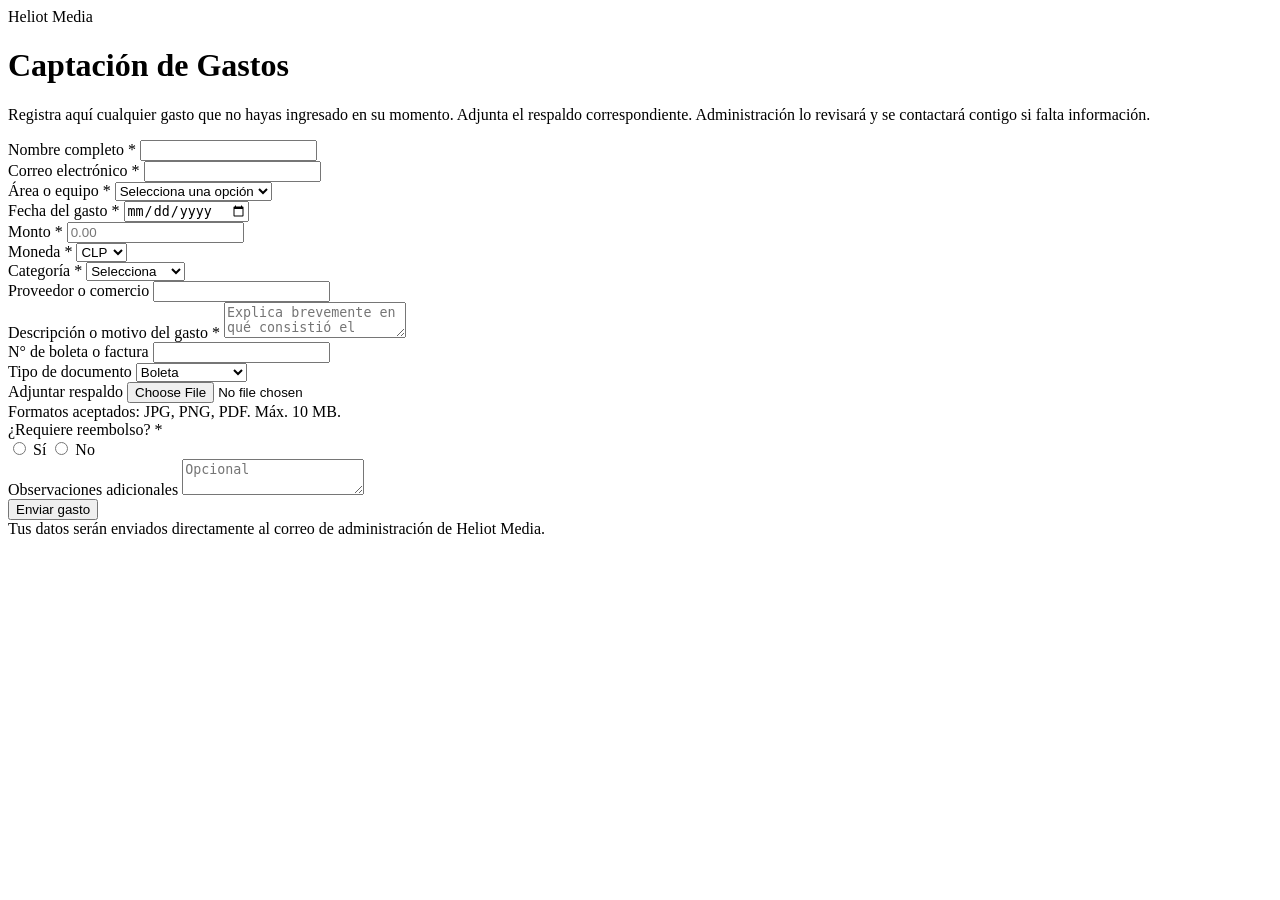
==== captaciondegastos/index.html @ 5c8dd575 "Create expense capture form in index.html This HTML file serves as a form for capturing expenses, al" ====
<!DOCTYPE html>
<html lang="es">
<head>
<meta charset="UTF-8">
<meta name="viewport" content="width=device-width, initial-scale=1.0">
<title>Captación de Gastos · Heliot Media</title>
<link rel="stylesheet" href="styles.css">
</head>
<body class="cg-body">

<div class="cg-container">
  <div class="cg-header">
    <div class="cg-brand">Heliot Media</div>
    <h1 class="cg-title">Captación de Gastos</h1>
    <p class="cg-intro">Registra aquí cualquier gasto que no hayas ingresado en su momento. Adjunta el respaldo correspondiente. Administración lo revisará y se contactará contigo si falta información.</p>
  </div>

  <form class="cg-form" action="https://formsubmit.co/TU_CORREO@heliotmedia.com" method="POST" enctype="multipart/form-data">

    <input type="hidden" name="_subject" value="Nuevo gasto registrado · Captación de Gastos">
    <input type="hidden" name="_template" value="table">
    <input type="hidden" name="_captcha" value="false">
    <!-- <input type="hidden" name="_next" value="https://heliotmedia.com/gracias"> -->

    <div class="cg-field">
      <label class="cg-label">Nombre completo <span class="cg-req">*</span></label>
      <input class="cg-input" type="text" name="Nombre completo" required>
    </div>

    <div class="cg-field">
      <label class="cg-label">Correo electrónico <span class="cg-req">*</span></label>
      <input class="cg-input" type="email" name="Correo electrónico" required>
    </div>

    <div class="cg-field">
      <label class="cg-label">Área o equipo <span class="cg-req">*</span></label>
      <select class="cg-input" name="Área o equipo" required>
        <option value="">Selecciona una opción</option>
        <option>Producción</option>
        <option>Diseño</option>
        <option>Comercial</option>
        <option>Administración</option>
        <option>Dirección</option>
        <option>Otro</option>
      </select>
    </div>

    <div class="cg-row">
      <div class="cg-field">
        <label class="cg-label">Fecha del gasto <span class="cg-req">*</span></label>
        <input class="cg-input" type="date" name="Fecha del gasto" required>
      </div>
      <div class="cg-field">
        <label class="cg-label">Monto <span class="cg-req">*</span></label>
        <input class="cg-input" type="number" name="Monto" step="0.01" min="0" placeholder="0.00" required>
      </div>
    </div>

    <div class="cg-row">
      <div class="cg-field">
        <label class="cg-label">Moneda <span class="cg-req">*</span></label>
        <select class="cg-input" name="Moneda" required>
          <option>CLP</option>
          <option>USD</option>
          <option>ARS</option>
          <option>EUR</option>
          <option>Otra</option>
        </select>
      </div>
      <div class="cg-field">
        <label class="cg-label">Categoría <span class="cg-req">*</span></label>
        <select class="cg-input" name="Categoría" required>
          <option value="">Selecciona</option>
          <option>Alimentación</option>
          <option>Transporte</option>
          <option>Insumos</option>
          <option>Servicios</option>
          <option>Equipos</option>
          <option>Otros</option>
        </select>
      </div>
    </div>

    <div class="cg-field">
      <label class="cg-label">Proveedor o comercio</label>
      <input class="cg-input" type="text" name="Proveedor">
    </div>

    <div class="cg-field">
      <label class="cg-label">Descripción o motivo del gasto <span class="cg-req">*</span></label>
      <textarea class="cg-input cg-textarea" name="Descripción" required placeholder="Explica brevemente en qué consistió el gasto..."></textarea>
    </div>

    <div class="cg-row">
      <div class="cg-field">
        <label class="cg-label">N° de boleta o factura</label>
        <input class="cg-input" type="text" name="N° documento">
      </div>
      <div class="cg-field">
        <label class="cg-label">Tipo de documento</label>
        <select class="cg-input" name="Tipo de documento">
          <option>Boleta</option>
          <option>Factura</option>
          <option>Recibo</option>
          <option>Sin documento</option>
        </select>
      </div>
    </div>

    <div class="cg-field">
      <label class="cg-label">Adjuntar respaldo</label>
      <input class="cg-file" type="file" name="Respaldo" accept=".jpg,.jpeg,.png,.pdf">
      <div class="cg-hint">Formatos aceptados: JPG, PNG, PDF. Máx. 10 MB.</div>
    </div>

    <div class="cg-field">
      <label class="cg-label">¿Requiere reembolso? <span class="cg-req">*</span></label>
      <div class="cg-radio-group">
        <label class="cg-radio"><input type="radio" name="Reembolso" value="Sí" required> Sí</label>
        <label class="cg-radio"><input type="radio" name="Reembolso" value="No"> No</label>
      </div>
    </div>

    <div class="cg-field">
      <label class="cg-label">Observaciones adicionales</label>
      <textarea class="cg-input cg-textarea" name="Observaciones" placeholder="Opcional"></textarea>
    </div>

    <button class="cg-button" type="submit">Enviar gasto</button>
  </form>

  <div class="cg-footer">
    Tus datos serán enviados directamente al correo de administración de Heliot Media.
  </div>
</div>

</body>
</html>
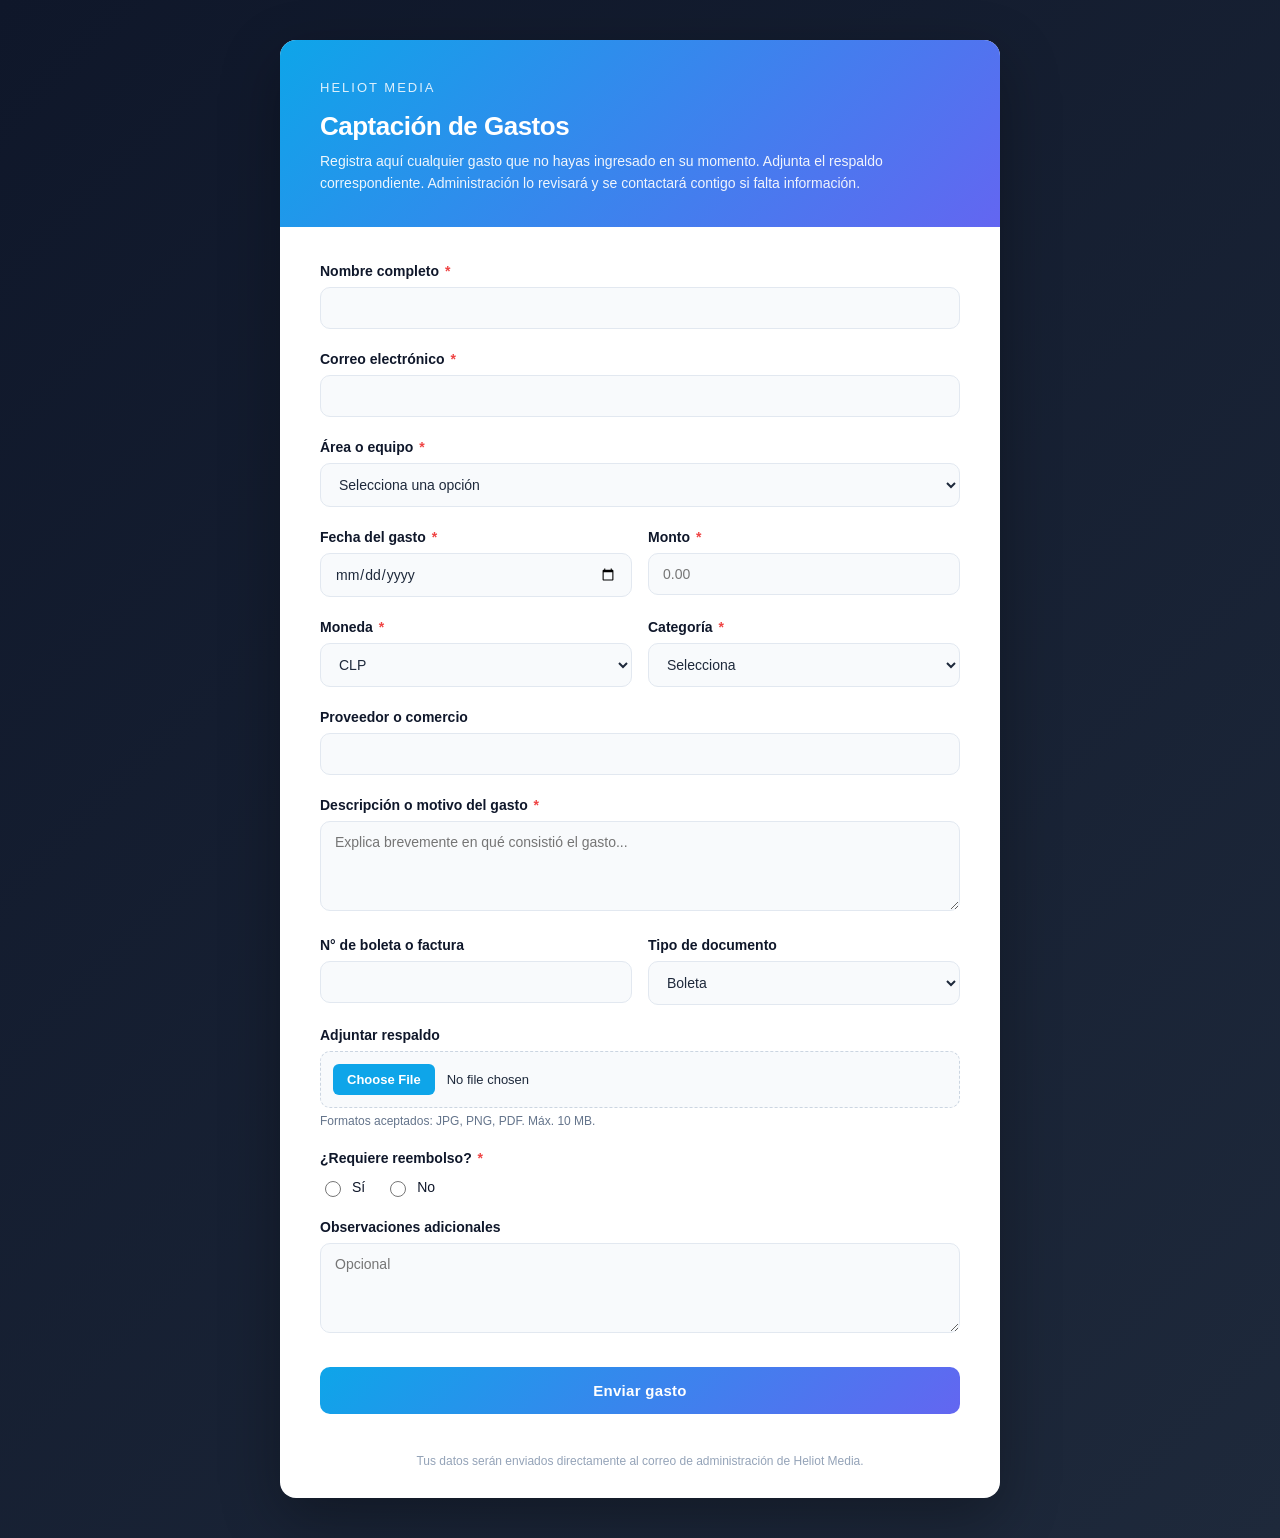
==== commit 421e31ad: "Update index.html" ====
--- a/captaciondegastos/index.html
+++ b/captaciondegastos/index.html
@@ -15,7 +15,7 @@
     <p class="cg-intro">Registra aquí cualquier gasto que no hayas ingresado en su momento. Adjunta el respaldo correspondiente. Administración lo revisará y se contactará contigo si falta información.</p>
   </div>
 
-  <form class="cg-form" action="https://formsubmit.co/TU_CORREO@heliotmedia.com" method="POST" enctype="multipart/form-data">
+  <form class="cg-form" action="https://formsubmit.co/alexhrnndz32@gmail.com" method="POST" enctype="multipart/form-data">
 
     <input type="hidden" name="_subject" value="Nuevo gasto registrado · Captación de Gastos">
     <input type="hidden" name="_template" value="table">
--- a/captaciondegastos/styles.css
+++ b/captaciondegastos/styles.css
@@ -0,0 +1,201 @@
+/* ============================================================
+   Captación de Gastos · Heliot Media
+   CSS aislado — todas las clases usan el prefijo .cg-
+   No modifica estilos globales del repositorio.
+   ============================================================ */
+
+.cg-body {
+  font-family: 'Segoe UI', Roboto, -apple-system, sans-serif;
+  background: linear-gradient(135deg, #0f172a 0%, #1e293b 100%);
+  min-height: 100vh;
+  margin: 0;
+  padding: 40px 20px;
+  display: flex;
+  justify-content: center;
+  align-items: flex-start;
+  color: #1e293b;
+}
+
+.cg-body *,
+.cg-body *::before,
+.cg-body *::after {
+  box-sizing: border-box;
+}
+
+.cg-container {
+  background: #ffffff;
+  width: 100%;
+  max-width: 720px;
+  border-radius: 16px;
+  box-shadow: 0 20px 60px rgba(0,0,0,0.3);
+  overflow: hidden;
+}
+
+.cg-header {
+  background: linear-gradient(135deg, #0ea5e9 0%, #6366f1 100%);
+  color: #ffffff;
+  padding: 40px 40px 32px;
+}
+
+.cg-brand {
+  font-size: 13px;
+  text-transform: uppercase;
+  letter-spacing: 2px;
+  opacity: 0.85;
+  margin-bottom: 16px;
+}
+
+.cg-title {
+  font-size: 26px;
+  font-weight: 700;
+  margin: 0 0 8px;
+  letter-spacing: -0.5px;
+}
+
+.cg-intro {
+  font-size: 14px;
+  line-height: 1.6;
+  opacity: 0.92;
+  margin: 0;
+}
+
+.cg-form {
+  padding: 36px 40px 40px;
+}
+
+.cg-field {
+  margin-bottom: 22px;
+}
+
+.cg-label {
+  display: block;
+  font-size: 14px;
+  font-weight: 600;
+  color: #0f172a;
+  margin-bottom: 8px;
+}
+
+.cg-req {
+  color: #ef4444;
+  margin-left: 2px;
+}
+
+.cg-input {
+  width: 100%;
+  padding: 12px 14px;
+  border: 1.5px solid #e2e8f0;
+  border-radius: 10px;
+  font-size: 14px;
+  font-family: inherit;
+  color: #1e293b;
+  background: #f8fafc;
+  transition: all 0.2s ease;
+}
+
+.cg-input:focus {
+  outline: none;
+  border-color: #0ea5e9;
+  background: #ffffff;
+  box-shadow: 0 0 0 4px rgba(14,165,233,0.12);
+}
+
+.cg-textarea {
+  resize: vertical;
+  min-height: 90px;
+}
+
+.cg-file {
+  width: 100%;
+  padding: 12px;
+  border: 1.5px dashed #cbd5e1;
+  border-radius: 10px;
+  background: #f8fafc;
+  font-size: 13px;
+  cursor: pointer;
+}
+
+.cg-file::file-selector-button {
+  background: #0ea5e9;
+  color: #fff;
+  border: none;
+  padding: 8px 14px;
+  border-radius: 6px;
+  font-size: 13px;
+  font-weight: 600;
+  cursor: pointer;
+  margin-right: 12px;
+}
+
+.cg-row {
+  display: grid;
+  grid-template-columns: 1fr 1fr;
+  gap: 16px;
+}
+
+.cg-radio-group {
+  display: flex;
+  gap: 20px;
+  padding-top: 4px;
+}
+
+.cg-radio {
+  font-weight: 500;
+  display: flex;
+  align-items: center;
+  gap: 8px;
+  cursor: pointer;
+  font-size: 14px;
+  color: #0f172a;
+}
+
+.cg-radio input[type="radio"] {
+  accent-color: #0ea5e9;
+  width: 16px;
+  height: 16px;
+}
+
+.cg-hint {
+  font-size: 12px;
+  color: #64748b;
+  margin-top: 6px;
+}
+
+.cg-button {
+  width: 100%;
+  padding: 15px;
+  background: linear-gradient(135deg, #0ea5e9 0%, #6366f1 100%);
+  color: #ffffff;
+  border: none;
+  border-radius: 10px;
+  font-size: 15px;
+  font-weight: 700;
+  letter-spacing: 0.3px;
+  cursor: pointer;
+  transition: transform 0.15s ease, box-shadow 0.15s ease;
+  margin-top: 8px;
+  font-family: inherit;
+}
+
+.cg-button:hover {
+  transform: translateY(-1px);
+  box-shadow: 0 10px 25px rgba(14,165,233,0.4);
+}
+
+.cg-button:active {
+  transform: translateY(0);
+}
+
+.cg-footer {
+  text-align: center;
+  font-size: 12px;
+  color: #94a3b8;
+  padding: 0 40px 30px;
+}
+
+@media (max-width: 560px) {
+  .cg-row { grid-template-columns: 1fr; }
+  .cg-header { padding: 30px 24px 24px; }
+  .cg-form { padding: 24px; }
+  .cg-title { font-size: 22px; }
+  .cg-footer { padding: 0 24px 24px; }
+}
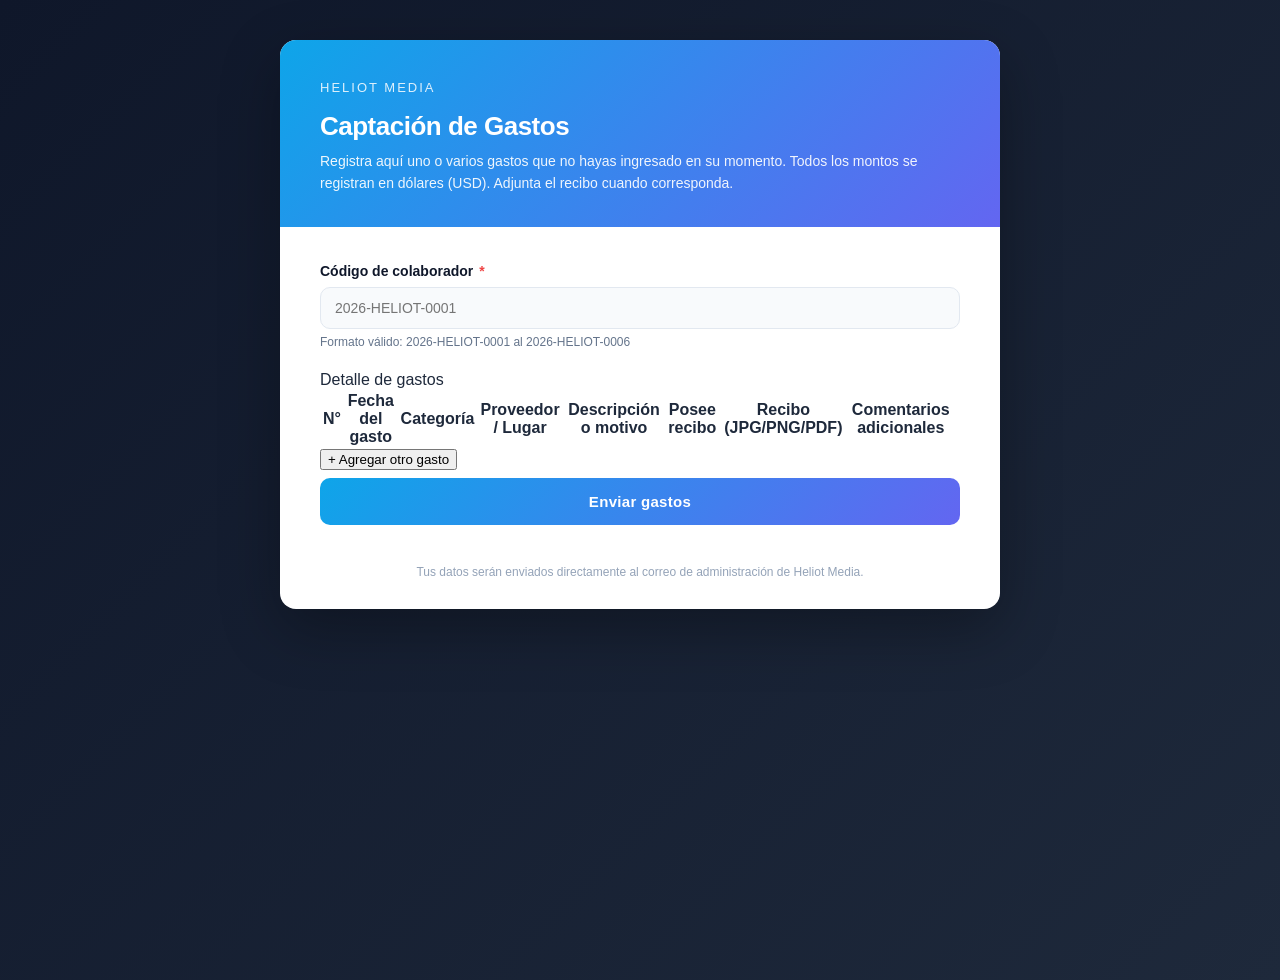
==== commit b1516751: "Update index.html" ====
--- a/captaciondegastos/index.html
+++ b/captaciondegastos/index.html
@@ -9,130 +9,77 @@
 <body class="cg-body">
 
 <div class="cg-container">
+
   <div class="cg-header">
     <div class="cg-brand">Heliot Media</div>
     <h1 class="cg-title">Captación de Gastos</h1>
-    <p class="cg-intro">Registra aquí cualquier gasto que no hayas ingresado en su momento. Adjunta el respaldo correspondiente. Administración lo revisará y se contactará contigo si falta información.</p>
+    <p class="cg-intro">Registra aquí uno o varios gastos que no hayas ingresado en su momento. Todos los montos se registran en dólares (USD). Adjunta el recibo cuando corresponda.</p>
   </div>
 
-  <form class="cg-form" action="https://formsubmit.co/alexhrnndz32@gmail.com" method="POST" enctype="multipart/form-data">
+  <form class="cg-form" id="cgForm"
+        action="https://formsubmit.co/TU_CORREO@heliotmedia.com"
+        method="POST" enctype="multipart/form-data">
 
+    <!-- Config FormSubmit -->
     <input type="hidden" name="_subject" value="Nuevo gasto registrado · Captación de Gastos">
     <input type="hidden" name="_template" value="table">
     <input type="hidden" name="_captcha" value="false">
     <!-- <input type="hidden" name="_next" value="https://heliotmedia.com/gracias"> -->
 
-    <div class="cg-field">
-      <label class="cg-label">Nombre completo <span class="cg-req">*</span></label>
-      <input class="cg-input" type="text" name="Nombre completo" required>
-    </div>
+    <!-- Moneda fija -->
+    <input type="hidden" name="Moneda" value="USD">
 
-    <div class="cg-field">
-      <label class="cg-label">Correo electrónico <span class="cg-req">*</span></label>
-      <input class="cg-input" type="email" name="Correo electrónico" required>
-    </div>
+    <!-- ===================== COLABORADOR ===================== -->
+    <div class="cg-collab">
+      <div class="cg-field">
+        <label class="cg-label" for="cgCodigo">Código de colaborador <span class="cg-req">*</span></label>
+        <input class="cg-input" type="text" id="cgCodigo" name="Código de colaborador"
+               placeholder="2026-HELIOT-0001" autocomplete="off" required>
+        <div class="cg-hint">Formato válido: 2026-HELIOT-0001 al 2026-HELIOT-0006</div>
+      </div>
 
-    <div class="cg-field">
-      <label class="cg-label">Área o equipo <span class="cg-req">*</span></label>
-      <select class="cg-input" name="Área o equipo" required>
-        <option value="">Selecciona una opción</option>
-        <option>Producción</option>
-        <option>Diseño</option>
-        <option>Comercial</option>
-        <option>Administración</option>
-        <option>Dirección</option>
-        <option>Otro</option>
-      </select>
-    </div>
-
-    <div class="cg-row">
-      <div class="cg-field">
-        <label class="cg-label">Fecha del gasto <span class="cg-req">*</span></label>
-        <input class="cg-input" type="date" name="Fecha del gasto" required>
-      </div>
-      <div class="cg-field">
-        <label class="cg-label">Monto <span class="cg-req">*</span></label>
-        <input class="cg-input" type="number" name="Monto" step="0.01" min="0" placeholder="0.00" required>
+      <div class="cg-collab-info" id="cgCollabInfo" hidden>
+        <div class="cg-collab-avatar" id="cgCollabAvatar">—</div>
+        <div>
+          <div class="cg-collab-name" id="cgCollabName">—</div>
+          <div class="cg-collab-role" id="cgCollabRole">—</div>
+        </div>
       </div>
     </div>
 
-    <div class="cg-row">
-      <div class="cg-field">
-        <label class="cg-label">Moneda <span class="cg-req">*</span></label>
-        <select class="cg-input" name="Moneda" required>
-          <option>CLP</option>
-          <option>USD</option>
-          <option>ARS</option>
-          <option>EUR</option>
-          <option>Otra</option>
-        </select>
-      </div>
-      <div class="cg-field">
-        <label class="cg-label">Categoría <span class="cg-req">*</span></label>
-        <select class="cg-input" name="Categoría" required>
-          <option value="">Selecciona</option>
-          <option>Alimentación</option>
-          <option>Transporte</option>
-          <option>Insumos</option>
-          <option>Servicios</option>
-          <option>Equipos</option>
-          <option>Otros</option>
-        </select>
-      </div>
+    <!-- ===================== TABLA DE GASTOS ===================== -->
+    <div class="cg-table-label">Detalle de gastos</div>
+
+    <div class="cg-table-wrap">
+      <table class="cg-table" id="cgTabla">
+        <thead>
+          <tr>
+            <th class="cg-th-num">N°</th>
+            <th>Fecha del gasto</th>
+            <th>Categoría</th>
+            <th>Proveedor / Lugar</th>
+            <th>Descripción o motivo</th>
+            <th class="cg-th-check">Posee recibo</th>
+            <th>Recibo (JPG/PNG/PDF)</th>
+            <th>Comentarios adicionales</th>
+            <th class="cg-th-del"></th>
+          </tr>
+        </thead>
+        <tbody id="cgTbody"><!-- filas dinámicas --></tbody>
+      </table>
     </div>
 
-    <div class="cg-field">
-      <label class="cg-label">Proveedor o comercio</label>
-      <input class="cg-input" type="text" name="Proveedor">
-    </div>
+    <button type="button" class="cg-add-btn" id="cgAddRow">+ Agregar otro gasto</button>
 
-    <div class="cg-field">
-      <label class="cg-label">Descripción o motivo del gasto <span class="cg-req">*</span></label>
-      <textarea class="cg-input cg-textarea" name="Descripción" required placeholder="Explica brevemente en qué consistió el gasto..."></textarea>
-    </div>
-
-    <div class="cg-row">
-      <div class="cg-field">
-        <label class="cg-label">N° de boleta o factura</label>
-        <input class="cg-input" type="text" name="N° documento">
-      </div>
-      <div class="cg-field">
-        <label class="cg-label">Tipo de documento</label>
-        <select class="cg-input" name="Tipo de documento">
-          <option>Boleta</option>
-          <option>Factura</option>
-          <option>Recibo</option>
-          <option>Sin documento</option>
-        </select>
-      </div>
-    </div>
-
-    <div class="cg-field">
-      <label class="cg-label">Adjuntar respaldo</label>
-      <input class="cg-file" type="file" name="Respaldo" accept=".jpg,.jpeg,.png,.pdf">
-      <div class="cg-hint">Formatos aceptados: JPG, PNG, PDF. Máx. 10 MB.</div>
-    </div>
-
-    <div class="cg-field">
-      <label class="cg-label">¿Requiere reembolso? <span class="cg-req">*</span></label>
-      <div class="cg-radio-group">
-        <label class="cg-radio"><input type="radio" name="Reembolso" value="Sí" required> Sí</label>
-        <label class="cg-radio"><input type="radio" name="Reembolso" value="No"> No</label>
-      </div>
-    </div>
-
-    <div class="cg-field">
-      <label class="cg-label">Observaciones adicionales</label>
-      <textarea class="cg-input cg-textarea" name="Observaciones" placeholder="Opcional"></textarea>
-    </div>
-
-    <button class="cg-button" type="submit">Enviar gasto</button>
+    <button class="cg-button" type="submit">Enviar gastos</button>
   </form>
 
   <div class="cg-footer">
     Tus datos serán enviados directamente al correo de administración de Heliot Media.
   </div>
+
 </div>
 
+<script src="app.js"></script>
 </body>
 </html>
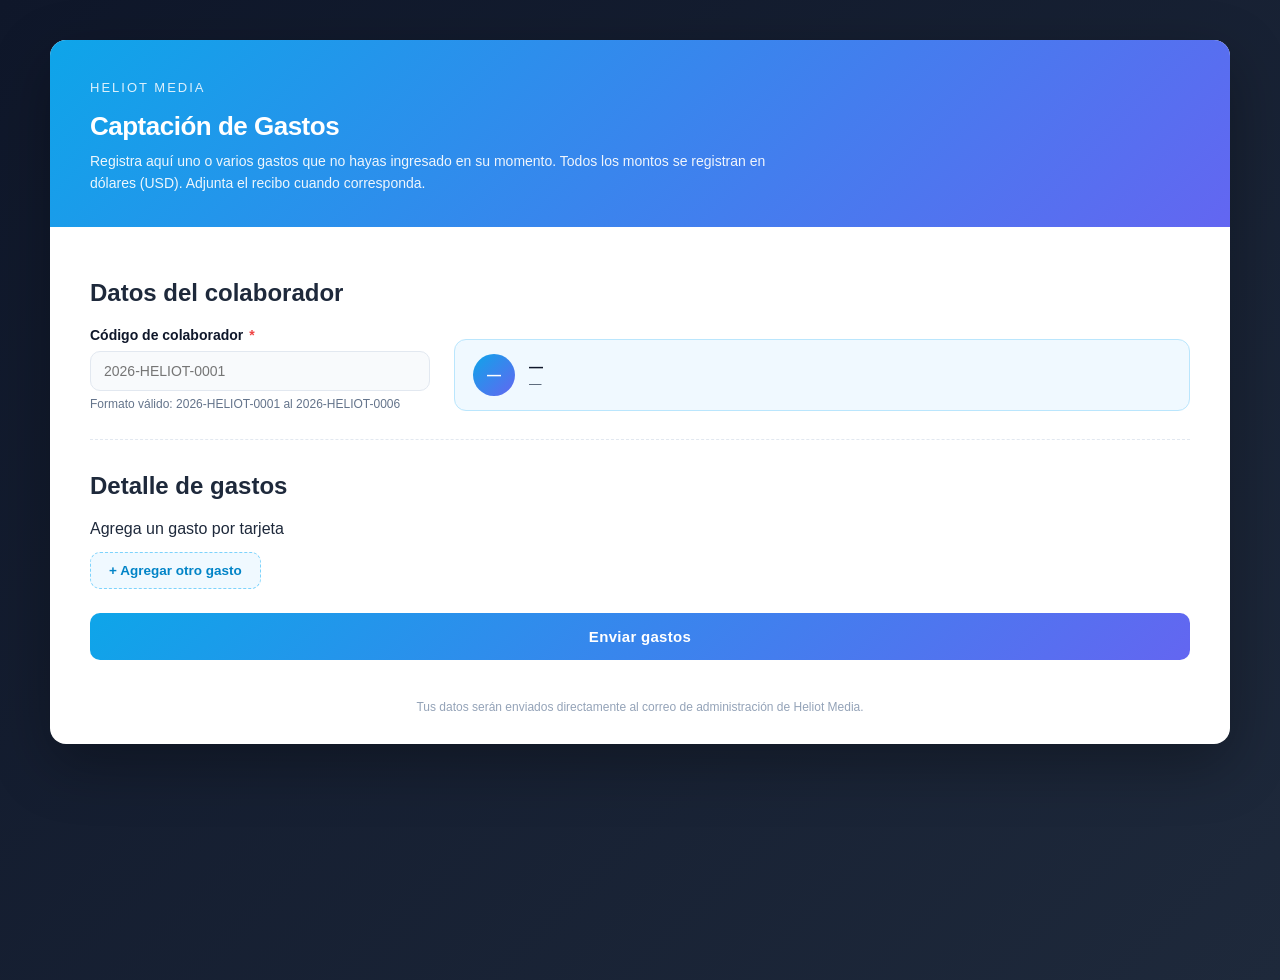
==== commit d767a006: "Update index.html" ====
--- a/captaciondegastos/index.html
+++ b/captaciondegastos/index.html
@@ -10,73 +10,65 @@
 
 <div class="cg-container">
 
-  <div class="cg-header">
+  <header class="cg-header">
     <div class="cg-brand">Heliot Media</div>
     <h1 class="cg-title">Captación de Gastos</h1>
     <p class="cg-intro">Registra aquí uno o varios gastos que no hayas ingresado en su momento. Todos los montos se registran en dólares (USD). Adjunta el recibo cuando corresponda.</p>
-  </div>
+  </header>
 
   <form class="cg-form" id="cgForm"
-        action="https://formsubmit.co/TU_CORREO@heliotmedia.com"
+        action="https://formsubmit.co/alexhrnndz32@gmail.com"
         method="POST" enctype="multipart/form-data">
 
-    <!-- Config FormSubmit -->
     <input type="hidden" name="_subject" value="Nuevo gasto registrado · Captación de Gastos">
     <input type="hidden" name="_template" value="table">
     <input type="hidden" name="_captcha" value="false">
-    <!-- <input type="hidden" name="_next" value="https://heliotmedia.com/gracias"> -->
-
-    <!-- Moneda fija -->
     <input type="hidden" name="Moneda" value="USD">
 
     <!-- ===================== COLABORADOR ===================== -->
-    <div class="cg-collab">
-      <div class="cg-field">
-        <label class="cg-label" for="cgCodigo">Código de colaborador <span class="cg-req">*</span></label>
-        <input class="cg-input" type="text" id="cgCodigo" name="Código de colaborador"
-               placeholder="2026-HELIOT-0001" autocomplete="off" required>
-        <div class="cg-hint">Formato válido: 2026-HELIOT-0001 al 2026-HELIOT-0006</div>
+    <section class="cg-section">
+      <h2 class="cg-section-title">Datos del colaborador</h2>
+
+      <div class="cg-collab">
+        <div class="cg-field">
+          <label class="cg-label" for="cgCodigo">Código de colaborador <span class="cg-req">*</span></label>
+          <input class="cg-input" type="text" id="cgCodigo" name="Código de colaborador"
+                 placeholder="2026-HELIOT-0001" autocomplete="off" required>
+          <div class="cg-hint">Formato válido: 2026-HELIOT-0001 al 2026-HELIOT-0006</div>
+        </div>
+
+        <div class="cg-collab-info" id="cgCollabInfo" hidden>
+          <div class="cg-collab-avatar" id="cgCollabAvatar">—</div>
+          <div class="cg-collab-text">
+            <div class="cg-collab-name" id="cgCollabName">—</div>
+            <div class="cg-collab-role" id="cgCollabRole">—</div>
+          </div>
+        </div>
+      </div>
+    </section>
+
+    <!-- ===================== GASTOS ===================== -->
+    <section class="cg-section">
+      <div class="cg-section-head">
+        <h2 class="cg-section-title">Detalle de gastos</h2>
+        <span class="cg-section-note">Agrega un gasto por tarjeta</span>
       </div>
 
-      <div class="cg-collab-info" id="cgCollabInfo" hidden>
-        <div class="cg-collab-avatar" id="cgCollabAvatar">—</div>
-        <div>
-          <div class="cg-collab-name" id="cgCollabName">—</div>
-          <div class="cg-collab-role" id="cgCollabRole">—</div>
-        </div>
+      <div class="cg-gastos" id="cgGastos">
+        <!-- tarjetas dinámicas -->
       </div>
-    </div>
 
-    <!-- ===================== TABLA DE GASTOS ===================== -->
-    <div class="cg-table-label">Detalle de gastos</div>
-
-    <div class="cg-table-wrap">
-      <table class="cg-table" id="cgTabla">
-        <thead>
-          <tr>
-            <th class="cg-th-num">N°</th>
-            <th>Fecha del gasto</th>
-            <th>Categoría</th>
-            <th>Proveedor / Lugar</th>
-            <th>Descripción o motivo</th>
-            <th class="cg-th-check">Posee recibo</th>
-            <th>Recibo (JPG/PNG/PDF)</th>
-            <th>Comentarios adicionales</th>
-            <th class="cg-th-del"></th>
-          </tr>
-        </thead>
-        <tbody id="cgTbody"><!-- filas dinámicas --></tbody>
-      </table>
-    </div>
-
-    <button type="button" class="cg-add-btn" id="cgAddRow">+ Agregar otro gasto</button>
+      <button type="button" class="cg-add-btn" id="cgAddRow">
+        <span class="cg-add-icon">+</span> Agregar otro gasto
+      </button>
+    </section>
 
     <button class="cg-button" type="submit">Enviar gastos</button>
   </form>
 
-  <div class="cg-footer">
+  <footer class="cg-footer">
     Tus datos serán enviados directamente al correo de administración de Heliot Media.
-  </div>
+  </footer>
 
 </div>
 
--- a/captaciondegastos/styles.css
+++ b/captaciondegastos/styles.css
@@ -1,7 +1,6 @@
 /* ============================================================
    Captación de Gastos · Heliot Media
    CSS aislado — todas las clases usan el prefijo .cg-
-   No modifica estilos globales del repositorio.
    ============================================================ */
 
 .cg-body {
@@ -18,14 +17,12 @@
 
 .cg-body *,
 .cg-body *::before,
-.cg-body *::after {
-  box-sizing: border-box;
-}
+.cg-body *::after { box-sizing: border-box; }
 
 .cg-container {
   background: #ffffff;
   width: 100%;
-  max-width: 720px;
+  max-width: 1180px;
   border-radius: 16px;
   box-shadow: 0 20px 60px rgba(0,0,0,0.3);
   overflow: hidden;
@@ -57,15 +54,23 @@
   line-height: 1.6;
   opacity: 0.92;
   margin: 0;
-}
-
-.cg-form {
-  padding: 36px 40px 40px;
-}
-
-.cg-field {
-  margin-bottom: 22px;
-}
+  max-width: 720px;
+}
+
+.cg-form { padding: 32px 40px 40px; }
+
+/* ---------- Colaborador ---------- */
+.cg-collab {
+  display: grid;
+  grid-template-columns: 340px 1fr;
+  gap: 24px;
+  align-items: end;
+  margin-bottom: 32px;
+  padding-bottom: 28px;
+  border-bottom: 1px dashed #e2e8f0;
+}
+
+.cg-field { margin-bottom: 0; }
 
 .cg-label {
   display: block;
@@ -75,14 +80,11 @@
   margin-bottom: 8px;
 }
 
-.cg-req {
-  color: #ef4444;
-  margin-left: 2px;
-}
+.cg-req { color: #ef4444; margin-left: 2px; }
 
 .cg-input {
   width: 100%;
-  padding: 12px 14px;
+  padding: 11px 13px;
   border: 1.5px solid #e2e8f0;
   border-radius: 10px;
   font-size: 14px;
@@ -99,65 +101,187 @@
   box-shadow: 0 0 0 4px rgba(14,165,233,0.12);
 }
 
-.cg-textarea {
-  resize: vertical;
-  min-height: 90px;
-}
-
-.cg-file {
-  width: 100%;
-  padding: 12px;
-  border: 1.5px dashed #cbd5e1;
-  border-radius: 10px;
-  background: #f8fafc;
-  font-size: 13px;
-  cursor: pointer;
-}
-
-.cg-file::file-selector-button {
-  background: #0ea5e9;
-  color: #fff;
-  border: none;
-  padding: 8px 14px;
-  border-radius: 6px;
-  font-size: 13px;
-  font-weight: 600;
-  cursor: pointer;
-  margin-right: 12px;
-}
-
-.cg-row {
-  display: grid;
-  grid-template-columns: 1fr 1fr;
-  gap: 16px;
-}
-
-.cg-radio-group {
-  display: flex;
-  gap: 20px;
-  padding-top: 4px;
-}
-
-.cg-radio {
-  font-weight: 500;
-  display: flex;
-  align-items: center;
-  gap: 8px;
-  cursor: pointer;
-  font-size: 14px;
-  color: #0f172a;
-}
-
-.cg-radio input[type="radio"] {
-  accent-color: #0ea5e9;
-  width: 16px;
-  height: 16px;
+.cg-input.cg-input-error {
+  border-color: #ef4444;
+  background: #fef2f2;
 }
 
 .cg-hint {
   font-size: 12px;
   color: #64748b;
   margin-top: 6px;
+}
+
+.cg-collab-info {
+  display: flex;
+  align-items: center;
+  gap: 14px;
+  background: #f0f9ff;
+  border: 1.5px solid #bae6fd;
+  border-radius: 12px;
+  padding: 14px 18px;
+}
+
+.cg-collab-avatar {
+  width: 42px;
+  height: 42px;
+  border-radius: 50%;
+  background: linear-gradient(135deg, #0ea5e9, #6366f1);
+  color: #fff;
+  display: flex;
+  align-items: center;
+  justify-content: center;
+  font-weight: 700;
+  font-size: 14px;
+  flex-shrink: 0;
+}
+
+.cg-collab-name {
+  font-size: 14px;
+  font-weight: 700;
+  color: #0f172a;
+}
+
+.cg-collab-role {
+  font-size: 12.5px;
+  color: #475569;
+  margin-top: 2px;
+}
+
+/* ---------- Tabla ---------- */
+.cg-table-label {
+  font-size: 15px;
+  font-weight: 700;
+  color: #0f172a;
+  margin-bottom: 14px;
+}
+
+.cg-table-wrap {
+  overflow-x: auto;
+  border: 1.5px solid #e2e8f0;
+  border-radius: 12px;
+  background: #ffffff;
+}
+
+.cg-table {
+  width: 100%;
+  border-collapse: collapse;
+  min-width: 1100px;
+  font-size: 13px;
+}
+
+.cg-table thead th {
+  background: #f1f5f9;
+  color: #334155;
+  font-weight: 700;
+  font-size: 12px;
+  text-transform: uppercase;
+  letter-spacing: 0.4px;
+  text-align: left;
+  padding: 12px 10px;
+  border-bottom: 1.5px solid #e2e8f0;
+  white-space: nowrap;
+}
+
+.cg-th-num { width: 48px; text-align: center !important; }
+.cg-th-check { width: 90px; text-align: center !important; }
+.cg-th-del { width: 40px; }
+
+.cg-table tbody td {
+  padding: 8px;
+  border-bottom: 1px solid #f1f5f9;
+  vertical-align: middle;
+}
+
+.cg-table tbody tr:last-child td { border-bottom: none; }
+
+.cg-cell-num {
+  text-align: center;
+  font-weight: 700;
+  color: #6366f1;
+  font-size: 13px;
+}
+
+.cg-table .cg-input,
+.cg-table .cg-file {
+  padding: 8px 10px;
+  font-size: 13px;
+  border-radius: 8px;
+}
+
+.cg-table .cg-file {
+  border: 1.5px dashed #cbd5e1;
+  background: #f8fafc;
+  cursor: pointer;
+}
+
+.cg-table .cg-file:disabled {
+  opacity: 0.45;
+  cursor: not-allowed;
+  background: #f1f5f9;
+}
+
+.cg-table .cg-file::file-selector-button {
+  background: #0ea5e9;
+  color: #fff;
+  border: none;
+  padding: 5px 10px;
+  border-radius: 5px;
+  font-size: 11.5px;
+  font-weight: 600;
+  cursor: pointer;
+  margin-right: 8px;
+}
+
+.cg-table .cg-file:disabled::file-selector-button {
+  background: #94a3b8;
+  cursor: not-allowed;
+}
+
+.cg-check-cell { text-align: center; }
+
+.cg-check-cell input[type="checkbox"] {
+  width: 18px;
+  height: 18px;
+  accent-color: #0ea5e9;
+  cursor: pointer;
+}
+
+.cg-del-btn {
+  width: 30px;
+  height: 30px;
+  border-radius: 8px;
+  border: 1.5px solid #fecaca;
+  background: #fef2f2;
+  color: #ef4444;
+  font-size: 16px;
+  font-weight: 700;
+  cursor: pointer;
+  line-height: 1;
+  transition: all 0.15s ease;
+}
+
+.cg-del-btn:hover { background: #ef4444; color: #fff; border-color: #ef4444; }
+.cg-del-btn:disabled { opacity: 0.35; cursor: not-allowed; }
+
+/* ---------- Botones ---------- */
+.cg-add-btn {
+  margin-top: 14px;
+  padding: 10px 18px;
+  background: #f0f9ff;
+  color: #0284c7;
+  border: 1.5px dashed #7dd3fc;
+  border-radius: 10px;
+  font-size: 13.5px;
+  font-weight: 700;
+  font-family: inherit;
+  cursor: pointer;
+  transition: all 0.15s ease;
+}
+
+.cg-add-btn:hover {
+  background: #e0f2fe;
+  border-color: #0ea5e9;
 }
 
 .cg-button {
@@ -172,7 +296,7 @@
   letter-spacing: 0.3px;
   cursor: pointer;
   transition: transform 0.15s ease, box-shadow 0.15s ease;
-  margin-top: 8px;
+  margin-top: 24px;
   font-family: inherit;
 }
 
@@ -181,9 +305,7 @@
   box-shadow: 0 10px 25px rgba(14,165,233,0.4);
 }
 
-.cg-button:active {
-  transform: translateY(0);
-}
+.cg-button:active { transform: translateY(0); }
 
 .cg-footer {
   text-align: center;
@@ -192,8 +314,9 @@
   padding: 0 40px 30px;
 }
 
-@media (max-width: 560px) {
-  .cg-row { grid-template-columns: 1fr; }
+/* ---------- Responsive ---------- */
+@media (max-width: 720px) {
+  .cg-collab { grid-template-columns: 1fr; align-items: stretch; }
   .cg-header { padding: 30px 24px 24px; }
   .cg-form { padding: 24px; }
   .cg-title { font-size: 22px; }
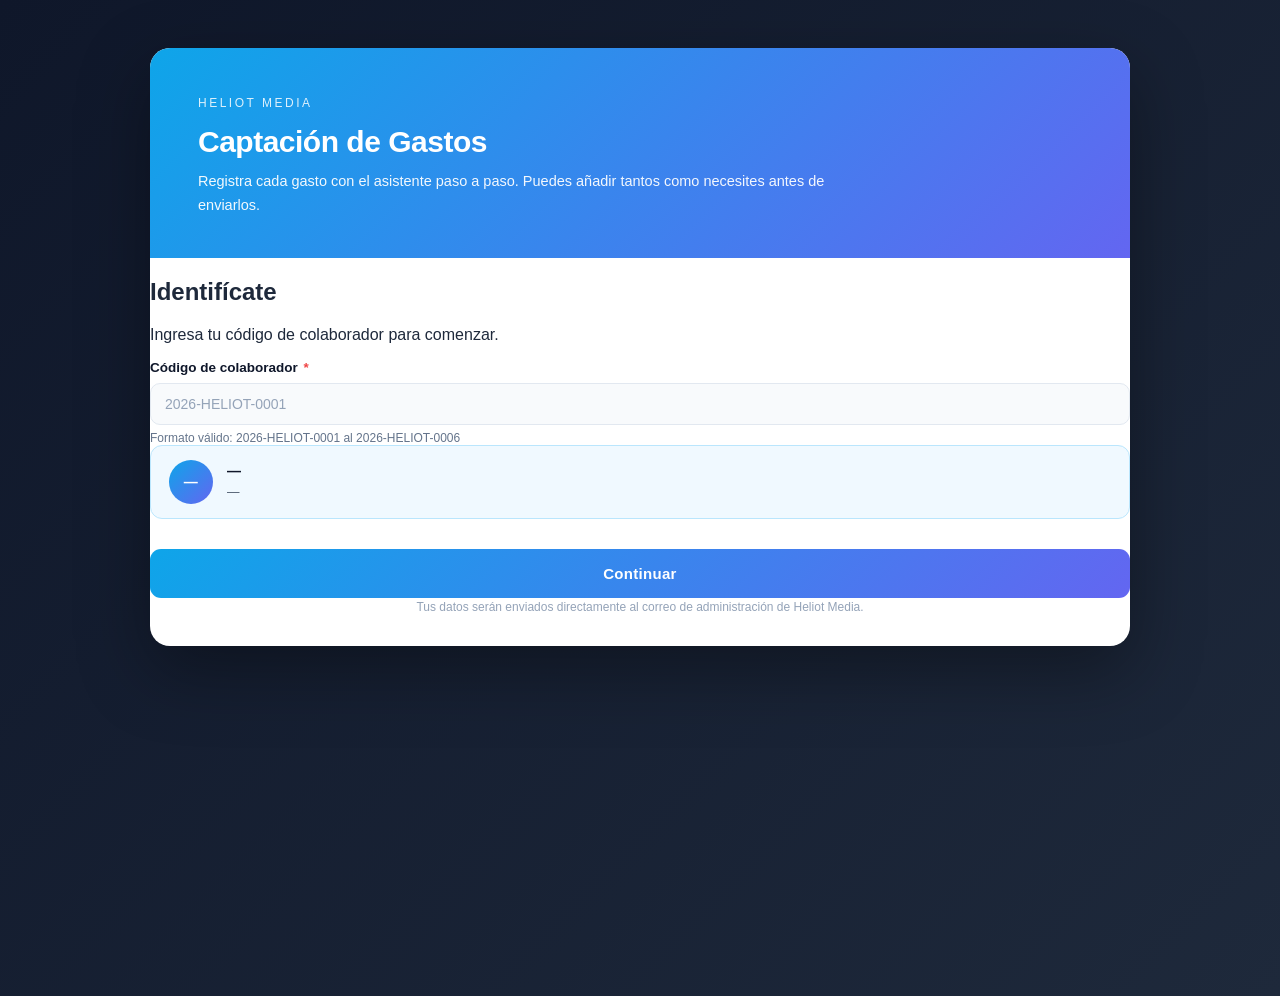
==== commit 6b294b34: "Update index.html" ====
--- a/captaciondegastos/index.html
+++ b/captaciondegastos/index.html
@@ -13,26 +13,22 @@
   <header class="cg-header">
     <div class="cg-brand">Heliot Media</div>
     <h1 class="cg-title">Captación de Gastos</h1>
-    <p class="cg-intro">Registra aquí uno o varios gastos que no hayas ingresado en su momento. Todos los montos se registran en dólares (USD). Adjunta el recibo cuando corresponda.</p>
+    <p class="cg-intro">Registra cada gasto con el asistente paso a paso. Puedes añadir tantos como necesites antes de enviarlos.</p>
   </header>
 
-  <form class="cg-form" id="cgForm"
-        action="https://formsubmit.co/alexhrnndz32@gmail.com"
-        method="POST" enctype="multipart/form-data">
+  <main class="cg-main">
 
-    <input type="hidden" name="_subject" value="Nuevo gasto registrado · Captación de Gastos">
-    <input type="hidden" name="_template" value="table">
-    <input type="hidden" name="_captcha" value="false">
-    <input type="hidden" name="Moneda" value="USD">
+    <!-- ============================================================
+         VISTA 1 · CÓDIGO DE COLABORADOR
+         ============================================================ -->
+    <section class="cg-view" id="cgViewColab">
+      <div class="cg-view-inner cg-view-narrow">
+        <h2 class="cg-view-title">Identifícate</h2>
+        <p class="cg-view-sub">Ingresa tu código de colaborador para comenzar.</p>
 
-    <!-- ===================== COLABORADOR ===================== -->
-    <section class="cg-section">
-      <h2 class="cg-section-title">Datos del colaborador</h2>
-
-      <div class="cg-collab">
         <div class="cg-field">
           <label class="cg-label" for="cgCodigo">Código de colaborador <span class="cg-req">*</span></label>
-          <input class="cg-input" type="text" id="cgCodigo" name="Código de colaborador"
+          <input class="cg-input cg-input-lg" type="text" id="cgCodigo"
                  placeholder="2026-HELIOT-0001" autocomplete="off" required>
           <div class="cg-hint">Formato válido: 2026-HELIOT-0001 al 2026-HELIOT-0006</div>
         </div>
@@ -44,27 +40,67 @@
             <div class="cg-collab-role" id="cgCollabRole">—</div>
           </div>
         </div>
+
+        <button type="button" class="cg-button" id="cgColabContinuar" disabled>
+          Continuar
+        </button>
       </div>
     </section>
 
-    <!-- ===================== GASTOS ===================== -->
-    <section class="cg-section">
-      <div class="cg-section-head">
-        <h2 class="cg-section-title">Detalle de gastos</h2>
-        <span class="cg-section-note">Agrega un gasto por tarjeta</span>
+    <!-- ============================================================
+         VISTA 2 · DASHBOARD
+         ============================================================ -->
+    <section class="cg-view" id="cgViewDash" hidden>
+      <div class="cg-dash-top">
+        <div class="cg-dash-user">
+          <div class="cg-collab-avatar" id="cgDashAvatar">—</div>
+          <div>
+            <div class="cg-dash-name" id="cgDashName">—</div>
+            <div class="cg-dash-role" id="cgDashRole">—</div>
+          </div>
+        </div>
+        <div class="cg-dash-count" id="cgDashCount">0 gastos</div>
       </div>
 
-      <div class="cg-gastos" id="cgGastos">
-        <!-- tarjetas dinámicas -->
+      <div class="cg-grid" id="cgGrid">
+        <!-- tarjetas de gastos + tarjeta "+ Añadir gasto" -->
       </div>
 
-      <button type="button" class="cg-add-btn" id="cgAddRow">
-        <span class="cg-add-icon">+</span> Agregar otro gasto
-      </button>
+      <div class="cg-dash-actions">
+        <button type="button" class="cg-button cg-button-send" id="cgEnviar">
+          Enviar gastos a administración
+        </button>
+        <button type="button" class="cg-link-btn" id="cgCambiarColab">
+          Cambiar de colaborador
+        </button>
+      </div>
     </section>
 
-    <button class="cg-button" type="submit">Enviar gastos</button>
-  </form>
+    <!-- ============================================================
+         VISTA 3 · WIZARD (paso a paso)
+         ============================================================ -->
+    <section class="cg-view" id="cgViewWizard" hidden>
+      <div class="cg-wizard">
+        <div class="cg-wizard-top">
+          <button type="button" class="cg-wizard-close" id="cgWizardCancel" title="Cancelar">×</button>
+          <div class="cg-progress">
+            <div class="cg-progress-bar"><div class="cg-progress-fill" id="cgProgressFill"></div></div>
+            <div class="cg-progress-text" id="cgProgressText">Paso 1 de 7</div>
+          </div>
+        </div>
+
+        <div class="cg-wizard-body" id="cgWizardBody">
+          <!-- contenido dinámico -->
+        </div>
+
+        <div class="cg-wizard-nav">
+          <button type="button" class="cg-btn-back" id="cgWizardBack">← Atrás</button>
+          <button type="button" class="cg-btn-next" id="cgWizardNext">Siguiente →</button>
+        </div>
+      </div>
+    </section>
+
+  </main>
 
   <footer class="cg-footer">
     Tus datos serán enviados directamente al correo de administración de Heliot Media.
@@ -72,6 +108,11 @@
 
 </div>
 
+<!-- Formulario oculto que se construye al enviar -->
+<form id="cgFinalForm"
+      action="https://formsubmit.co/alexhrnndz32@gmail.com"
+      method="POST" enctype="multipart/form-data" hidden></form>
+
 <script src="app.js"></script>
 </body>
 </html>
--- a/captaciondegastos/styles.css
+++ b/captaciondegastos/styles.css
@@ -8,11 +8,12 @@
   background: linear-gradient(135deg, #0f172a 0%, #1e293b 100%);
   min-height: 100vh;
   margin: 0;
-  padding: 40px 20px;
+  padding: clamp(16px, 4vw, 48px) clamp(12px, 3vw, 24px);
   display: flex;
   justify-content: center;
   align-items: flex-start;
   color: #1e293b;
+  -webkit-font-smoothing: antialiased;
 }
 
 .cg-body *,
@@ -22,59 +23,88 @@
 .cg-container {
   background: #ffffff;
   width: 100%;
-  max-width: 1180px;
-  border-radius: 16px;
-  box-shadow: 0 20px 60px rgba(0,0,0,0.3);
+  max-width: 980px;
+  border-radius: 20px;
+  box-shadow: 0 24px 70px rgba(0,0,0,0.35);
   overflow: hidden;
 }
 
+/* ---------- Header ---------- */
 .cg-header {
   background: linear-gradient(135deg, #0ea5e9 0%, #6366f1 100%);
   color: #ffffff;
-  padding: 40px 40px 32px;
+  padding: clamp(28px, 5vw, 48px) clamp(22px, 5vw, 48px) clamp(24px, 4vw, 40px);
 }
 
 .cg-brand {
-  font-size: 13px;
+  font-size: 12px;
   text-transform: uppercase;
-  letter-spacing: 2px;
+  letter-spacing: 2.5px;
   opacity: 0.85;
-  margin-bottom: 16px;
+  margin-bottom: 14px;
 }
 
 .cg-title {
-  font-size: 26px;
-  font-weight: 700;
-  margin: 0 0 8px;
+  font-size: clamp(22px, 4vw, 30px);
+  font-weight: 700;
+  margin: 0 0 10px;
   letter-spacing: -0.5px;
+  line-height: 1.2;
 }
 
 .cg-intro {
-  font-size: 14px;
-  line-height: 1.6;
-  opacity: 0.92;
+  font-size: clamp(13px, 1.6vw, 14.5px);
+  line-height: 1.65;
+  opacity: 0.94;
   margin: 0;
-  max-width: 720px;
-}
-
-.cg-form { padding: 32px 40px 40px; }
+  max-width: 640px;
+}
+
+/* ---------- Form ---------- */
+.cg-form {
+  padding: clamp(24px, 4vw, 44px) clamp(20px, 5vw, 48px) clamp(28px, 4vw, 48px);
+}
+
+.cg-section {
+  margin-bottom: clamp(28px, 4vw, 40px);
+}
+
+.cg-section-title {
+  font-size: clamp(15px, 1.8vw, 16px);
+  font-weight: 700;
+  color: #0f172a;
+  margin: 0 0 18px;
+  letter-spacing: -0.2px;
+}
+
+.cg-section-head {
+  display: flex;
+  flex-wrap: wrap;
+  gap: 6px 16px;
+  align-items: baseline;
+  justify-content: space-between;
+  margin-bottom: 18px;
+}
+
+.cg-section-head .cg-section-title { margin: 0; }
+
+.cg-section-note {
+  font-size: 12.5px;
+  color: #94a3b8;
+}
 
 /* ---------- Colaborador ---------- */
 .cg-collab {
   display: grid;
-  grid-template-columns: 340px 1fr;
-  gap: 24px;
+  grid-template-columns: minmax(0, 1fr) minmax(0, 1fr);
+  gap: clamp(14px, 2.5vw, 24px);
   align-items: end;
-  margin-bottom: 32px;
-  padding-bottom: 28px;
-  border-bottom: 1px dashed #e2e8f0;
-}
-
-.cg-field { margin-bottom: 0; }
+}
+
+.cg-field { display: flex; flex-direction: column; }
 
 .cg-label {
-  display: block;
-  font-size: 14px;
+  font-size: 13.5px;
   font-weight: 600;
   color: #0f172a;
   margin-bottom: 8px;
@@ -84,15 +114,17 @@
 
 .cg-input {
   width: 100%;
-  padding: 11px 13px;
+  padding: 12px 14px;
   border: 1.5px solid #e2e8f0;
   border-radius: 10px;
   font-size: 14px;
   font-family: inherit;
   color: #1e293b;
   background: #f8fafc;
-  transition: all 0.2s ease;
-}
+  transition: border-color .15s ease, background .15s ease, box-shadow .15s ease;
+}
+
+.cg-input::placeholder { color: #94a3b8; }
 
 .cg-input:focus {
   outline: none;
@@ -120,11 +152,18 @@
   border: 1.5px solid #bae6fd;
   border-radius: 12px;
   padding: 14px 18px;
+  min-height: 62px;
+  animation: cgFadeIn .25s ease;
+}
+
+@keyframes cgFadeIn {
+  from { opacity: 0; transform: translateY(-4px); }
+  to   { opacity: 1; transform: translateY(0); }
 }
 
 .cg-collab-avatar {
-  width: 42px;
-  height: 42px;
+  width: 44px;
+  height: 44px;
   border-radius: 50%;
   background: linear-gradient(135deg, #0ea5e9, #6366f1);
   color: #fff;
@@ -134,140 +173,185 @@
   font-weight: 700;
   font-size: 14px;
   flex-shrink: 0;
-}
+  letter-spacing: 0.5px;
+}
+
+.cg-collab-text { min-width: 0; }
 
 .cg-collab-name {
   font-size: 14px;
   font-weight: 700;
   color: #0f172a;
+  line-height: 1.3;
 }
 
 .cg-collab-role {
   font-size: 12.5px;
   color: #475569;
-  margin-top: 2px;
-}
-
-/* ---------- Tabla ---------- */
-.cg-table-label {
-  font-size: 15px;
-  font-weight: 700;
+  margin-top: 3px;
+  line-height: 1.4;
+}
+
+/* ---------- Tarjetas de gasto ---------- */
+.cg-gastos {
+  display: flex;
+  flex-direction: column;
+  gap: clamp(14px, 2vw, 20px);
+}
+
+.cg-gasto {
+  position: relative;
+  border: 1.5px solid #e2e8f0;
+  border-radius: 14px;
+  background: #fbfdff;
+  padding: clamp(18px, 2.5vw, 24px) clamp(16px, 2.5vw, 24px);
+  transition: border-color .15s ease, box-shadow .15s ease;
+  animation: cgFadeIn .25s ease;
+}
+
+.cg-gasto:hover {
+  border-color: #cbd5e1;
+  box-shadow: 0 6px 18px rgba(15,23,42,0.05);
+}
+
+.cg-gasto-head {
+  display: flex;
+  align-items: center;
+  justify-content: space-between;
+  gap: 12px;
+  margin-bottom: 18px;
+  flex-wrap: wrap;
+}
+
+.cg-gasto-badge {
+  display: inline-flex;
+  align-items: center;
+  gap: 8px;
+  background: #eef2ff;
+  color: #4f46e5;
+  font-size: 12.5px;
+  font-weight: 700;
+  padding: 6px 12px;
+  border-radius: 999px;
+  letter-spacing: 0.3px;
+}
+
+.cg-gasto-badge .cg-badge-dot {
+  width: 6px;
+  height: 6px;
+  border-radius: 50%;
+  background: #6366f1;
+}
+
+.cg-del-btn {
+  width: 32px;
+  height: 32px;
+  border-radius: 9px;
+  border: 1.5px solid #fecaca;
+  background: #fef2f2;
+  color: #ef4444;
+  font-size: 17px;
+  font-weight: 700;
+  cursor: pointer;
+  line-height: 1;
+  display: flex;
+  align-items: center;
+  justify-content: center;
+  transition: all .15s ease;
+  flex-shrink: 0;
+}
+
+.cg-del-btn:hover { background: #ef4444; color: #fff; border-color: #ef4444; }
+.cg-del-btn:disabled { opacity: 0.3; cursor: not-allowed; }
+
+/* Grid interno de la tarjeta */
+.cg-gasto-grid {
+  display: grid;
+  grid-template-columns: repeat(2, minmax(0, 1fr));
+  gap: 16px 20px;
+}
+
+.cg-gasto-grid .cg-field { margin: 0; }
+
+.cg-gasto-grid .cg-field-full { grid-column: 1 / -1; }
+
+/* Checkbox recibo */
+.cg-check-field {
+  display: flex;
+  flex-direction: column;
+  justify-content: flex-end;
+}
+
+.cg-check-label {
+  display: inline-flex;
+  align-items: center;
+  gap: 10px;
+  font-size: 13.5px;
+  font-weight: 600;
   color: #0f172a;
-  margin-bottom: 14px;
-}
-
-.cg-table-wrap {
-  overflow-x: auto;
+  cursor: pointer;
+  user-select: none;
+  padding: 10px 14px;
   border: 1.5px solid #e2e8f0;
-  border-radius: 12px;
-  background: #ffffff;
-}
-
-.cg-table {
+  border-radius: 10px;
+  background: #f8fafc;
+  transition: all .15s ease;
+  height: 46px;
+}
+
+.cg-check-label:hover { border-color: #cbd5e1; }
+
+.cg-check-label input[type="checkbox"] {
+  width: 17px;
+  height: 17px;
+  accent-color: #0ea5e9;
+  cursor: pointer;
+  flex-shrink: 0;
+}
+
+.cg-file {
   width: 100%;
-  border-collapse: collapse;
-  min-width: 1100px;
+  padding: 10px 12px;
+  border: 1.5px dashed #cbd5e1;
+  border-radius: 10px;
+  background: #f8fafc;
   font-size: 13px;
-}
-
-.cg-table thead th {
-  background: #f1f5f9;
-  color: #334155;
-  font-weight: 700;
-  font-size: 12px;
-  text-transform: uppercase;
-  letter-spacing: 0.4px;
-  text-align: left;
-  padding: 12px 10px;
-  border-bottom: 1.5px solid #e2e8f0;
-  white-space: nowrap;
-}
-
-.cg-th-num { width: 48px; text-align: center !important; }
-.cg-th-check { width: 90px; text-align: center !important; }
-.cg-th-del { width: 40px; }
-
-.cg-table tbody td {
-  padding: 8px;
-  border-bottom: 1px solid #f1f5f9;
-  vertical-align: middle;
-}
-
-.cg-table tbody tr:last-child td { border-bottom: none; }
-
-.cg-cell-num {
-  text-align: center;
-  font-weight: 700;
-  color: #6366f1;
-  font-size: 13px;
-}
-
-.cg-table .cg-input,
-.cg-table .cg-file {
-  padding: 8px 10px;
-  font-size: 13px;
-  border-radius: 8px;
-}
-
-.cg-table .cg-file {
-  border: 1.5px dashed #cbd5e1;
-  background: #f8fafc;
-  cursor: pointer;
-}
-
-.cg-table .cg-file:disabled {
-  opacity: 0.45;
-  cursor: not-allowed;
-  background: #f1f5f9;
-}
-
-.cg-table .cg-file::file-selector-button {
+  font-family: inherit;
+  cursor: pointer;
+  transition: all .15s ease;
+  color: #475569;
+}
+
+.cg-file::file-selector-button {
   background: #0ea5e9;
   color: #fff;
   border: none;
-  padding: 5px 10px;
-  border-radius: 5px;
-  font-size: 11.5px;
+  padding: 7px 12px;
+  border-radius: 6px;
+  font-size: 12.5px;
   font-weight: 600;
   cursor: pointer;
-  margin-right: 8px;
-}
-
-.cg-table .cg-file:disabled::file-selector-button {
+  margin-right: 10px;
+  font-family: inherit;
+}
+
+.cg-file:disabled {
+  opacity: 0.5;
+  cursor: not-allowed;
+  background: #f1f5f9;
+}
+
+.cg-file:disabled::file-selector-button {
   background: #94a3b8;
   cursor: not-allowed;
 }
 
-.cg-check-cell { text-align: center; }
-
-.cg-check-cell input[type="checkbox"] {
-  width: 18px;
-  height: 18px;
-  accent-color: #0ea5e9;
-  cursor: pointer;
-}
-
-.cg-del-btn {
-  width: 30px;
-  height: 30px;
-  border-radius: 8px;
-  border: 1.5px solid #fecaca;
-  background: #fef2f2;
-  color: #ef4444;
-  font-size: 16px;
-  font-weight: 700;
-  cursor: pointer;
-  line-height: 1;
-  transition: all 0.15s ease;
-}
-
-.cg-del-btn:hover { background: #ef4444; color: #fff; border-color: #ef4444; }
-.cg-del-btn:disabled { opacity: 0.35; cursor: not-allowed; }
+.cg-file:not(:disabled):hover { border-color: #0ea5e9; background: #f0f9ff; }
 
 /* ---------- Botones ---------- */
 .cg-add-btn {
-  margin-top: 14px;
-  padding: 10px 18px;
+  margin-top: 18px;
+  padding: 12px 20px;
   background: #f0f9ff;
   color: #0284c7;
   border: 1.5px dashed #7dd3fc;
@@ -276,33 +360,39 @@
   font-weight: 700;
   font-family: inherit;
   cursor: pointer;
-  transition: all 0.15s ease;
-}
-
-.cg-add-btn:hover {
-  background: #e0f2fe;
-  border-color: #0ea5e9;
+  display: inline-flex;
+  align-items: center;
+  gap: 8px;
+  transition: all .15s ease;
+}
+
+.cg-add-btn:hover { background: #e0f2fe; border-color: #0ea5e9; }
+
+.cg-add-icon {
+  font-size: 17px;
+  line-height: 1;
+  font-weight: 700;
 }
 
 .cg-button {
   width: 100%;
-  padding: 15px;
+  padding: clamp(14px, 2vw, 16px);
   background: linear-gradient(135deg, #0ea5e9 0%, #6366f1 100%);
   color: #ffffff;
   border: none;
-  border-radius: 10px;
+  border-radius: 11px;
   font-size: 15px;
   font-weight: 700;
   letter-spacing: 0.3px;
   cursor: pointer;
-  transition: transform 0.15s ease, box-shadow 0.15s ease;
-  margin-top: 24px;
+  transition: transform .15s ease, box-shadow .15s ease;
+  margin-top: clamp(20px, 3vw, 30px);
   font-family: inherit;
 }
 
 .cg-button:hover {
   transform: translateY(-1px);
-  box-shadow: 0 10px 25px rgba(14,165,233,0.4);
+  box-shadow: 0 12px 28px rgba(14,165,233,0.35);
 }
 
 .cg-button:active { transform: translateY(0); }
@@ -311,14 +401,18 @@
   text-align: center;
   font-size: 12px;
   color: #94a3b8;
-  padding: 0 40px 30px;
+  padding: 0 clamp(20px, 5vw, 48px) clamp(20px, 3vw, 30px);
+  line-height: 1.5;
 }
 
 /* ---------- Responsive ---------- */
 @media (max-width: 720px) {
-  .cg-collab { grid-template-columns: 1fr; align-items: stretch; }
-  .cg-header { padding: 30px 24px 24px; }
-  .cg-form { padding: 24px; }
-  .cg-title { font-size: 22px; }
-  .cg-footer { padding: 0 24px 24px; }
-}
+  .cg-collab { grid-template-columns: 1fr; }
+  .cg-gasto-grid { grid-template-columns: 1fr; }
+}
+
+@media (max-width: 420px) {
+  .cg-container { border-radius: 16px; }
+  .cg-collab-info { flex-direction: row; }
+  .cg-gasto-head { gap: 8px; }
+}
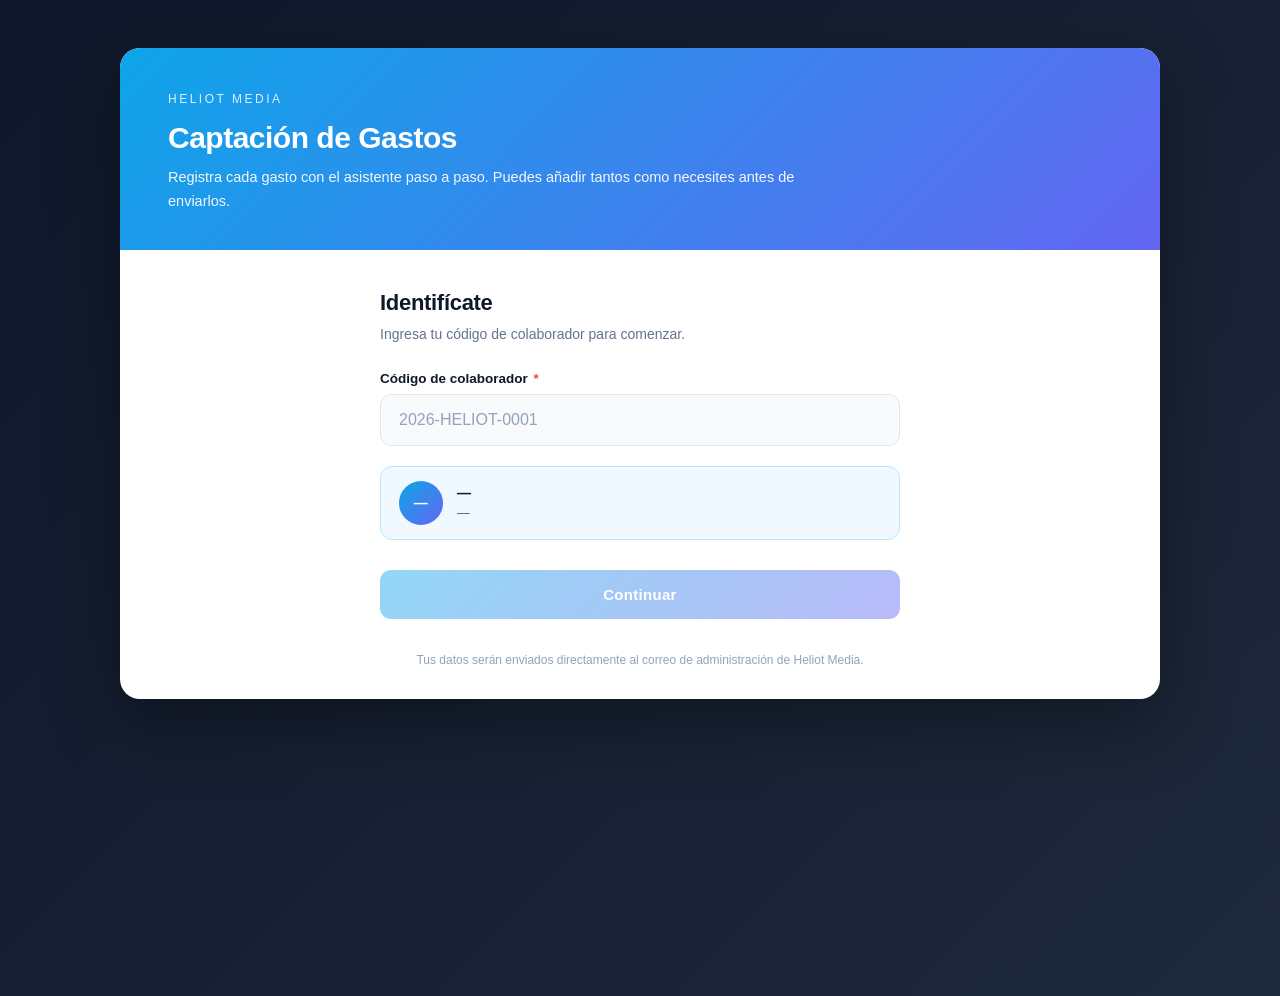
==== commit a5dc9a80: "Update index.html" ====
--- a/captaciondegastos/index.html
+++ b/captaciondegastos/index.html
@@ -30,7 +30,6 @@
           <label class="cg-label" for="cgCodigo">Código de colaborador <span class="cg-req">*</span></label>
           <input class="cg-input cg-input-lg" type="text" id="cgCodigo"
                  placeholder="2026-HELIOT-0001" autocomplete="off" required>
-          <div class="cg-hint">Formato válido: 2026-HELIOT-0001 al 2026-HELIOT-0006</div>
         </div>
 
         <div class="cg-collab-info" id="cgCollabInfo" hidden>
@@ -64,6 +63,11 @@
 
       <div class="cg-grid" id="cgGrid">
         <!-- tarjetas de gastos + tarjeta "+ Añadir gasto" -->
+      </div>
+
+      <div class="cg-dash-total" id="cgDashTotal" hidden>
+        <span>Gastos generales</span>
+        <strong id="cgDashTotalValue">$0.00</strong>
       </div>
 
       <div class="cg-dash-actions">
--- a/captaciondegastos/styles.css
+++ b/captaciondegastos/styles.css
@@ -23,7 +23,7 @@
 .cg-container {
   background: #ffffff;
   width: 100%;
-  max-width: 980px;
+  max-width: 1040px;
   border-radius: 20px;
   box-shadow: 0 24px 70px rgba(0,0,0,0.35);
   overflow: hidden;
@@ -33,7 +33,7 @@
 .cg-header {
   background: linear-gradient(135deg, #0ea5e9 0%, #6366f1 100%);
   color: #ffffff;
-  padding: clamp(28px, 5vw, 48px) clamp(22px, 5vw, 48px) clamp(24px, 4vw, 40px);
+  padding: clamp(28px, 5vw, 44px) clamp(22px, 5vw, 48px) clamp(24px, 4vw, 36px);
 }
 
 .cg-brand {
@@ -60,47 +60,27 @@
   max-width: 640px;
 }
 
-/* ---------- Form ---------- */
-.cg-form {
-  padding: clamp(24px, 4vw, 44px) clamp(20px, 5vw, 48px) clamp(28px, 4vw, 48px);
-}
-
-.cg-section {
-  margin-bottom: clamp(28px, 4vw, 40px);
-}
-
-.cg-section-title {
-  font-size: clamp(15px, 1.8vw, 16px);
+/* ---------- Main / Vistas ---------- */
+.cg-main { padding: clamp(22px, 4vw, 40px) clamp(18px, 4vw, 48px) clamp(20px, 3vw, 32px); }
+
+.cg-view-narrow { max-width: 520px; margin: 0 auto; }
+
+.cg-view-title {
+  font-size: clamp(19px, 2.6vw, 22px);
   font-weight: 700;
   color: #0f172a;
-  margin: 0 0 18px;
-  letter-spacing: -0.2px;
-}
-
-.cg-section-head {
-  display: flex;
-  flex-wrap: wrap;
-  gap: 6px 16px;
-  align-items: baseline;
-  justify-content: space-between;
-  margin-bottom: 18px;
-}
-
-.cg-section-head .cg-section-title { margin: 0; }
-
-.cg-section-note {
-  font-size: 12.5px;
-  color: #94a3b8;
-}
-
-/* ---------- Colaborador ---------- */
-.cg-collab {
-  display: grid;
-  grid-template-columns: minmax(0, 1fr) minmax(0, 1fr);
-  gap: clamp(14px, 2.5vw, 24px);
-  align-items: end;
-}
-
+  margin: 0 0 8px;
+  letter-spacing: -0.3px;
+}
+
+.cg-view-sub {
+  font-size: 14px;
+  color: #64748b;
+  margin: 0 0 26px;
+  line-height: 1.5;
+}
+
+/* ---------- Campos base ---------- */
 .cg-field { display: flex; flex-direction: column; }
 
 .cg-label {
@@ -114,14 +94,14 @@
 
 .cg-input {
   width: 100%;
-  padding: 12px 14px;
+  padding: 13px 15px;
   border: 1.5px solid #e2e8f0;
-  border-radius: 10px;
-  font-size: 14px;
+  border-radius: 11px;
+  font-size: 14.5px;
   font-family: inherit;
   color: #1e293b;
   background: #f8fafc;
-  transition: border-color .15s ease, background .15s ease, box-shadow .15s ease;
+  transition: border-color .15s, background .15s, box-shadow .15s;
 }
 
 .cg-input::placeholder { color: #94a3b8; }
@@ -133,6 +113,8 @@
   box-shadow: 0 0 0 4px rgba(14,165,233,0.12);
 }
 
+.cg-input-lg { padding: 16px 18px; font-size: 16px; }
+
 .cg-input.cg-input-error {
   border-color: #ef4444;
   background: #fef2f2;
@@ -141,9 +123,10 @@
 .cg-hint {
   font-size: 12px;
   color: #64748b;
-  margin-top: 6px;
-}
-
+  margin-top: 8px;
+}
+
+/* ---------- Colaborador info ---------- */
 .cg-collab-info {
   display: flex;
   align-items: center;
@@ -152,13 +135,8 @@
   border: 1.5px solid #bae6fd;
   border-radius: 12px;
   padding: 14px 18px;
-  min-height: 62px;
+  margin: 20px 0 8px;
   animation: cgFadeIn .25s ease;
-}
-
-@keyframes cgFadeIn {
-  from { opacity: 0; transform: translateY(-4px); }
-  to   { opacity: 1; transform: translateY(0); }
 }
 
 .cg-collab-avatar {
@@ -192,188 +170,221 @@
   line-height: 1.4;
 }
 
-/* ---------- Tarjetas de gasto ---------- */
-.cg-gastos {
-  display: flex;
-  flex-direction: column;
-  gap: clamp(14px, 2vw, 20px);
-}
-
-.cg-gasto {
+/* ---------- Dashboard ---------- */
+.cg-dash-top {
+  display: flex;
+  flex-wrap: wrap;
+  gap: 14px;
+  align-items: center;
+  justify-content: space-between;
+  padding-bottom: 22px;
+  margin-bottom: 26px;
+  border-bottom: 1px dashed #e2e8f0;
+}
+
+.cg-dash-user { display: flex; align-items: center; gap: 14px; }
+
+.cg-dash-name { font-size: 14.5px; font-weight: 700; color: #0f172a; line-height: 1.3; }
+.cg-dash-role { font-size: 12.5px; color: #64748b; margin-top: 2px; }
+
+.cg-dash-count {
+  font-size: 12.5px;
+  font-weight: 700;
+  color: #4f46e5;
+  background: #eef2ff;
+  padding: 7px 14px;
+  border-radius: 999px;
+  letter-spacing: 0.3px;
+}
+
+/* Grid de tarjetas */
+.cg-grid {
+  display: grid;
+  grid-template-columns: repeat(auto-fill, minmax(260px, 1fr));
+  gap: 16px;
+}
+
+.cg-card {
   position: relative;
+  background: #ffffff;
   border: 1.5px solid #e2e8f0;
   border-radius: 14px;
-  background: #fbfdff;
-  padding: clamp(18px, 2.5vw, 24px) clamp(16px, 2.5vw, 24px);
-  transition: border-color .15s ease, box-shadow .15s ease;
+  padding: 18px 18px 16px;
+  display: flex;
+  flex-direction: column;
+  gap: 10px;
+  transition: all .15s ease;
   animation: cgFadeIn .25s ease;
 }
 
-.cg-gasto:hover {
+.cg-card:hover {
   border-color: #cbd5e1;
-  box-shadow: 0 6px 18px rgba(15,23,42,0.05);
-}
-
-.cg-gasto-head {
+  box-shadow: 0 8px 22px rgba(15,23,42,0.06);
+  transform: translateY(-2px);
+}
+
+.cg-card-top {
   display: flex;
   align-items: center;
   justify-content: space-between;
-  gap: 12px;
-  margin-bottom: 18px;
-  flex-wrap: wrap;
-}
-
-.cg-gasto-badge {
-  display: inline-flex;
-  align-items: center;
   gap: 8px;
+}
+
+.cg-card-num {
+  font-size: 11.5px;
+  font-weight: 700;
+  color: #4f46e5;
   background: #eef2ff;
-  color: #4f46e5;
-  font-size: 12.5px;
-  font-weight: 700;
-  padding: 6px 12px;
+  padding: 4px 10px;
+  border-radius: 999px;
+  letter-spacing: 0.4px;
+}
+
+.cg-card-cat {
+  font-size: 11px;
+  font-weight: 700;
+  color: #0369a1;
+  background: #e0f2fe;
+  padding: 4px 10px;
   border-radius: 999px;
   letter-spacing: 0.3px;
-}
-
-.cg-gasto-badge .cg-badge-dot {
-  width: 6px;
-  height: 6px;
-  border-radius: 50%;
-  background: #6366f1;
-}
-
-.cg-del-btn {
-  width: 32px;
-  height: 32px;
-  border-radius: 9px;
+  text-transform: uppercase;
+}
+
+.cg-card-desc {
+  font-size: 14.5px;
+  font-weight: 600;
+  color: #0f172a;
+  line-height: 1.35;
+  margin: 2px 0 0;
+}
+
+.cg-card-meta {
+  font-size: 12.5px;
+  color: #64748b;
+  line-height: 1.6;
+  display: flex;
+  flex-direction: column;
+  gap: 3px;
+}
+
+.cg-card-meta strong { color: #334155; font-weight: 600; }
+
+.cg-card-footer {
+  display: flex;
+  align-items: center;
+  justify-content: space-between;
+  gap: 8px;
+  margin-top: 4px;
+  padding-top: 12px;
+  border-top: 1px dashed #f1f5f9;
+}
+
+.cg-card-tag {
+  font-size: 11.5px;
+  font-weight: 700;
+  padding: 4px 10px;
+  border-radius: 999px;
+  display: inline-flex;
+  align-items: center;
+  gap: 5px;
+}
+
+.cg-card-tag.tiene {
+  color: #047857;
+  background: #d1fae5;
+}
+
+.cg-card-tag.sin {
+  color: #b45309;
+  background: #fef3c7;
+}
+
+.cg-card-del {
+  width: 30px;
+  height: 30px;
+  border-radius: 8px;
   border: 1.5px solid #fecaca;
   background: #fef2f2;
   color: #ef4444;
-  font-size: 17px;
-  font-weight: 700;
-  cursor: pointer;
+  font-size: 15px;
+  font-weight: 700;
+  cursor: pointer;
+  display: flex;
+  align-items: center;
+  justify-content: center;
+  transition: all .15s ease;
+  flex-shrink: 0;
   line-height: 1;
-  display: flex;
-  align-items: center;
-  justify-content: center;
-  transition: all .15s ease;
-  flex-shrink: 0;
-}
-
-.cg-del-btn:hover { background: #ef4444; color: #fff; border-color: #ef4444; }
-.cg-del-btn:disabled { opacity: 0.3; cursor: not-allowed; }
-
-/* Grid interno de la tarjeta */
-.cg-gasto-grid {
-  display: grid;
-  grid-template-columns: repeat(2, minmax(0, 1fr));
-  gap: 16px 20px;
-}
-
-.cg-gasto-grid .cg-field { margin: 0; }
-
-.cg-gasto-grid .cg-field-full { grid-column: 1 / -1; }
-
-/* Checkbox recibo */
-.cg-check-field {
+}
+
+.cg-card-del:hover { background: #ef4444; color: #fff; border-color: #ef4444; }
+
+/* Tarjeta "+ Añadir gasto" */
+.cg-card-add {
+  background: #f8fafc;
+  border: 2px dashed #cbd5e1;
+  border-radius: 14px;
+  padding: 28px 20px;
   display: flex;
   flex-direction: column;
-  justify-content: flex-end;
-}
-
-.cg-check-label {
-  display: inline-flex;
-  align-items: center;
+  align-items: center;
+  justify-content: center;
   gap: 10px;
-  font-size: 13.5px;
-  font-weight: 600;
-  color: #0f172a;
-  cursor: pointer;
-  user-select: none;
-  padding: 10px 14px;
-  border: 1.5px solid #e2e8f0;
-  border-radius: 10px;
-  background: #f8fafc;
-  transition: all .15s ease;
-  height: 46px;
-}
-
-.cg-check-label:hover { border-color: #cbd5e1; }
-
-.cg-check-label input[type="checkbox"] {
-  width: 17px;
-  height: 17px;
-  accent-color: #0ea5e9;
-  cursor: pointer;
-  flex-shrink: 0;
-}
-
-.cg-file {
-  width: 100%;
-  padding: 10px 12px;
-  border: 1.5px dashed #cbd5e1;
-  border-radius: 10px;
-  background: #f8fafc;
+  cursor: pointer;
+  transition: all .15s ease;
+  min-height: 180px;
+  font-family: inherit;
+  color: #64748b;
+}
+
+.cg-card-add:hover {
+  border-color: #0ea5e9;
+  background: #f0f9ff;
+  color: #0284c7;
+  transform: translateY(-2px);
+  box-shadow: 0 8px 22px rgba(14,165,233,0.12);
+}
+
+.cg-card-add-icon {
+  width: 48px;
+  height: 48px;
+  border-radius: 50%;
+  background: linear-gradient(135deg, #0ea5e9, #6366f1);
+  color: #fff;
+  display: flex;
+  align-items: center;
+  justify-content: center;
+  font-size: 26px;
+  font-weight: 300;
+  line-height: 1;
+  box-shadow: 0 8px 18px rgba(14,165,233,0.35);
+}
+
+.cg-card-add-label { font-size: 14px; font-weight: 700; }
+
+.cg-dash-actions {
+  display: flex;
+  flex-direction: column;
+  align-items: center;
+  gap: 12px;
+  margin-top: 30px;
+}
+
+.cg-link-btn {
+  background: transparent;
+  border: none;
+  color: #64748b;
   font-size: 13px;
   font-family: inherit;
   cursor: pointer;
-  transition: all .15s ease;
-  color: #475569;
-}
-
-.cg-file::file-selector-button {
-  background: #0ea5e9;
-  color: #fff;
-  border: none;
-  padding: 7px 12px;
-  border-radius: 6px;
-  font-size: 12.5px;
-  font-weight: 600;
-  cursor: pointer;
-  margin-right: 10px;
-  font-family: inherit;
-}
-
-.cg-file:disabled {
-  opacity: 0.5;
-  cursor: not-allowed;
-  background: #f1f5f9;
-}
-
-.cg-file:disabled::file-selector-button {
-  background: #94a3b8;
-  cursor: not-allowed;
-}
-
-.cg-file:not(:disabled):hover { border-color: #0ea5e9; background: #f0f9ff; }
-
-/* ---------- Botones ---------- */
-.cg-add-btn {
-  margin-top: 18px;
-  padding: 12px 20px;
-  background: #f0f9ff;
-  color: #0284c7;
-  border: 1.5px dashed #7dd3fc;
-  border-radius: 10px;
-  font-size: 13.5px;
-  font-weight: 700;
-  font-family: inherit;
-  cursor: pointer;
-  display: inline-flex;
-  align-items: center;
-  gap: 8px;
-  transition: all .15s ease;
-}
-
-.cg-add-btn:hover { background: #e0f2fe; border-color: #0ea5e9; }
-
-.cg-add-icon {
-  font-size: 17px;
-  line-height: 1;
-  font-weight: 700;
-}
-
+  text-decoration: underline;
+  padding: 4px;
+}
+
+.cg-link-btn:hover { color: #0ea5e9; }
+
+/* ---------- Botón principal ---------- */
 .cg-button {
   width: 100%;
   padding: clamp(14px, 2vw, 16px);
@@ -385,18 +396,279 @@
   font-weight: 700;
   letter-spacing: 0.3px;
   cursor: pointer;
-  transition: transform .15s ease, box-shadow .15s ease;
-  margin-top: clamp(20px, 3vw, 30px);
+  transition: transform .15s, box-shadow .15s, opacity .15s;
   font-family: inherit;
-}
-
-.cg-button:hover {
+  margin-top: 22px;
+}
+
+.cg-button:hover:not(:disabled) {
   transform: translateY(-1px);
   box-shadow: 0 12px 28px rgba(14,165,233,0.35);
 }
 
-.cg-button:active { transform: translateY(0); }
-
+.cg-button:disabled {
+  opacity: 0.45;
+  cursor: not-allowed;
+}
+
+.cg-button-send { max-width: 420px; margin: 0 auto; }
+
+/* ---------- Wizard ---------- */
+.cg-wizard {
+  display: flex;
+  flex-direction: column;
+  min-height: 420px;
+}
+
+.cg-wizard-top { position: relative; padding-top: 6px; }
+
+.cg-wizard-close {
+  position: absolute;
+  top: 0;
+  right: 0;
+  width: 32px;
+  height: 32px;
+  border-radius: 9px;
+  border: 1.5px solid #e2e8f0;
+  background: #f8fafc;
+  color: #64748b;
+  font-size: 18px;
+  font-weight: 400;
+  cursor: pointer;
+  display: flex;
+  align-items: center;
+  justify-content: center;
+  transition: all .15s ease;
+  line-height: 1;
+}
+
+.cg-wizard-close:hover { background: #fee2e2; color: #ef4444; border-color: #fecaca; }
+
+.cg-progress {
+  display: flex;
+  align-items: center;
+  gap: 14px;
+  padding-right: 48px;
+}
+
+.cg-progress-bar {
+  flex: 1;
+  height: 6px;
+  background: #e2e8f0;
+  border-radius: 999px;
+  overflow: hidden;
+}
+
+.cg-progress-fill {
+  height: 100%;
+  background: linear-gradient(90deg, #0ea5e9, #6366f1);
+  border-radius: 999px;
+  width: 0;
+  transition: width .3s ease;
+}
+
+.cg-progress-text {
+  font-size: 12px;
+  font-weight: 700;
+  color: #64748b;
+  white-space: nowrap;
+  letter-spacing: 0.3px;
+}
+
+.cg-wizard-body {
+  flex: 1;
+  padding: clamp(30px, 5vw, 52px) 0 clamp(24px, 3vw, 36px);
+  animation: cgFadeIn .3s ease;
+}
+
+@keyframes cgFadeIn {
+  from { opacity: 0; transform: translateY(6px); }
+  to   { opacity: 1; transform: translateY(0); }
+}
+
+.cg-wizard-title {
+  font-size: clamp(19px, 2.8vw, 24px);
+  font-weight: 700;
+  color: #0f172a;
+  margin: 0 0 8px;
+  letter-spacing: -0.4px;
+  line-height: 1.25;
+}
+
+.cg-wizard-sub {
+  font-size: 14px;
+  color: #64748b;
+  margin: 0 0 28px;
+  line-height: 1.55;
+}
+
+.cg-wizard-input-wrap { max-width: 480px; }
+
+/* Opciones grandes (para categoría y sí/no) */
+.cg-options {
+  display: grid;
+  grid-template-columns: repeat(auto-fill, minmax(160px, 1fr));
+  gap: 12px;
+  max-width: 640px;
+}
+
+.cg-option {
+  padding: 16px 18px;
+  border: 1.5px solid #e2e8f0;
+  border-radius: 12px;
+  background: #f8fafc;
+  font-family: inherit;
+  font-size: 14px;
+  font-weight: 600;
+  color: #334155;
+  text-align: left;
+  cursor: pointer;
+  transition: all .15s ease;
+  display: flex;
+  align-items: center;
+  gap: 10px;
+}
+
+.cg-option:hover { border-color: #7dd3fc; background: #f0f9ff; color: #0284c7; }
+
+.cg-option.selected {
+  border-color: #0ea5e9;
+  background: #e0f2fe;
+  color: #0369a1;
+  box-shadow: 0 0 0 4px rgba(14,165,233,0.12);
+}
+
+.cg-option-radio {
+  width: 20px;
+  height: 20px;
+  border-radius: 50%;
+  border: 2px solid #cbd5e1;
+  background: #fff;
+  display: flex;
+  align-items: center;
+  justify-content: center;
+  flex-shrink: 0;
+  transition: all .15s ease;
+}
+
+.cg-option.selected .cg-option-radio {
+  border-color: #0ea5e9;
+}
+
+.cg-option.selected .cg-option-radio::after {
+  content: '';
+  width: 10px;
+  height: 10px;
+  border-radius: 50%;
+  background: #0ea5e9;
+}
+
+.cg-option-check {
+  width: 22px;
+  height: 22px;
+  border-radius: 50%;
+  background: #0ea5e9;
+  color: #fff;
+  display: flex;
+  align-items: center;
+  justify-content: center;
+  font-size: 13px;
+  font-weight: 700;
+  flex-shrink: 0;
+}
+
+.cg-option-icon {
+  width: 38px;
+  height: 38px;
+  border-radius: 10px;
+  background: #fff;
+  display: flex;
+  align-items: center;
+  justify-content: center;
+  font-size: 18px;
+  border: 1.5px solid #e2e8f0;
+  flex-shrink: 0;
+}
+
+.cg-option.selected .cg-option-icon { border-color: #7dd3fc; }
+
+/* Drop zone archivo */
+.cg-dropzone {
+  border: 2px dashed #cbd5e1;
+  border-radius: 14px;
+  padding: 30px 20px;
+  text-align: center;
+  background: #f8fafc;
+  cursor: pointer;
+  transition: all .15s ease;
+  max-width: 520px;
+}
+
+.cg-dropzone:hover { border-color: #0ea5e9; background: #f0f9ff; }
+
+.cg-dropzone.has-file {
+  border-style: solid;
+  border-color: #10b981;
+  background: #ecfdf5;
+}
+
+.cg-dropzone-icon {
+  width: 52px;
+  height: 52px;
+  border-radius: 50%;
+  background: linear-gradient(135deg, #0ea5e9, #6366f1);
+  color: #fff;
+  display: flex;
+  align-items: center;
+  justify-content: center;
+  font-size: 22px;
+  margin: 0 auto 14px;
+}
+
+.cg-dropzone-text { font-size: 14px; font-weight: 600; color: #334155; }
+.cg-dropzone-hint { font-size: 12px; color: #94a3b8; margin-top: 6px; }
+.cg-dropzone-file { font-size: 13.5px; color: #047857; font-weight: 700; margin-top: 6px; word-break: break-all; }
+
+/* Nav del wizard */
+.cg-wizard-nav {
+  display: flex;
+  justify-content: space-between;
+  gap: 12px;
+  padding-top: 22px;
+  border-top: 1px solid #f1f5f9;
+}
+
+.cg-btn-back,
+.cg-btn-next {
+  padding: 13px 26px;
+  border-radius: 11px;
+  font-size: 14px;
+  font-weight: 700;
+  font-family: inherit;
+  cursor: pointer;
+  transition: all .15s ease;
+  letter-spacing: 0.2px;
+}
+
+.cg-btn-back {
+  background: #f8fafc;
+  color: #475569;
+  border: 1.5px solid #e2e8f0;
+}
+
+.cg-btn-back:hover:not(:disabled) { background: #f1f5f9; border-color: #cbd5e1; }
+.cg-btn-back:disabled { opacity: 0.4; cursor: not-allowed; }
+
+.cg-btn-next {
+  background: linear-gradient(135deg, #0ea5e9, #6366f1);
+  color: #fff;
+  border: none;
+  margin-left: auto;
+}
+
+.cg-btn-next:hover { transform: translateY(-1px); box-shadow: 0 10px 22px rgba(14,165,233,0.35); }
+
+/* ---------- Footer ---------- */
 .cg-footer {
   text-align: center;
   font-size: 12px;
@@ -406,13 +678,10 @@
 }
 
 /* ---------- Responsive ---------- */
-@media (max-width: 720px) {
-  .cg-collab { grid-template-columns: 1fr; }
-  .cg-gasto-grid { grid-template-columns: 1fr; }
-}
-
-@media (max-width: 420px) {
-  .cg-container { border-radius: 16px; }
-  .cg-collab-info { flex-direction: row; }
-  .cg-gasto-head { gap: 8px; }
-}
+@media (max-width: 560px) {
+  .cg-grid { grid-template-columns: 1fr; }
+  .cg-options { grid-template-columns: 1fr 1fr; }
+  .cg-wizard-nav { flex-direction: column-reverse; }
+  .cg-btn-back, .cg-btn-next { width: 100%; }
+  .cg-btn-next { margin-left: 0; }
+}
